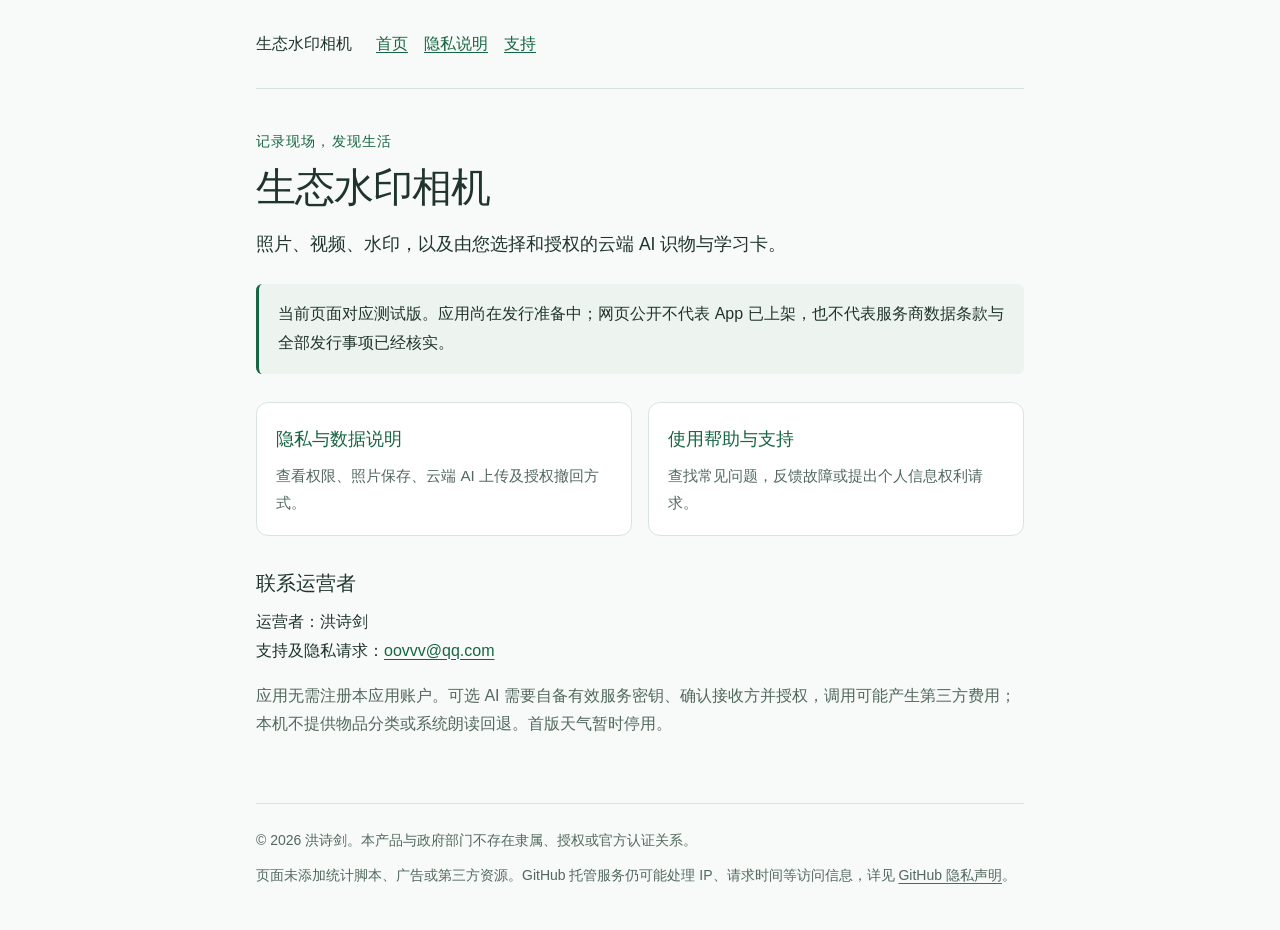
==== index.html @ 94d13870 "Publish public privacy/support pages (test-version notice)" ====
<!doctype html>
<html lang="zh-CN">
<head>
  <meta charset="utf-8">
  <meta name="viewport" content="width=device-width, initial-scale=1">
  <meta name="description" content="生态水印相机的测试版隐私与数据说明、使用帮助和支持联系方式。">
  <meta name="referrer" content="no-referrer">
  <title>生态水印相机 · 隐私与支持</title>
  <link rel="stylesheet" href="site.css">
</head>
<body>
  <a class="skip-link" href="#main">跳到正文</a>
  <header class="site-header">
    <a class="brand" href="index.html">生态水印相机</a>
    <nav aria-label="网站导航">
      <a href="index.html" aria-current="page">首页</a>
      <a href="privacy.html">隐私说明</a>
      <a href="support.html">支持</a>
    </nav>
  </header>
  <main id="main">
    <p class="eyebrow">记录现场，发现生活</p>
    <h1>生态水印相机</h1>
    <p class="lead">照片、视频、水印，以及由您选择和授权的云端 AI 识物与学习卡。</p>
    <div class="notice">
      <p>当前页面对应测试版。应用尚在发行准备中；网页公开不代表 App 已上架，也不代表服务商数据条款与全部发行事项已经核实。</p>
    </div>
    <div class="link-grid">
      <a class="card-link" href="privacy.html">
        <strong>隐私与数据说明</strong>
        <span>查看权限、照片保存、云端 AI 上传及授权撤回方式。</span>
      </a>
      <a class="card-link" href="support.html">
        <strong>使用帮助与支持</strong>
        <span>查找常见问题，反馈故障或提出个人信息权利请求。</span>
      </a>
    </div>
    <h2>联系运营者</h2>
    <p>运营者：洪诗剑<br>支持及隐私请求：<a href="mailto:oovvv@qq.com">oovvv@qq.com</a></p>
    <p class="muted">应用无需注册本应用账户。可选 AI 需要自备有效服务密钥、确认接收方并授权，调用可能产生第三方费用；本机不提供物品分类或系统朗读回退。首版天气暂时停用。</p>
  </main>
  <footer class="site-footer">
    <p>© 2026 洪诗剑。本产品与政府部门不存在隶属、授权或官方认证关系。</p>
    <p>页面未添加统计脚本、广告或第三方资源。GitHub 托管服务仍可能处理 IP、请求时间等访问信息，详见 <a href="https://docs.github.com/en/site-policy/privacy-policies/github-general-privacy-statement">GitHub 隐私声明</a>。</p>
  </footer>
</body>
</html>
---- site.css ----
:root {
  color-scheme: light;
  font-family: -apple-system, BlinkMacSystemFont, "Segoe UI", sans-serif;
  color: #20342d;
  background: #f7faf8;
  font-synthesis: none;
  line-height: 1.8;
  --accent: #176543;
  --muted: #52685e;
  --line: #d8e4dc;
}
* { box-sizing: border-box; }
body { margin: 0; overflow-wrap: anywhere; }
a { color: var(--accent); text-underline-offset: .2em; }
a:hover { text-decoration-thickness: 2px; }
:focus-visible { outline: 3px solid var(--accent); outline-offset: 4px; }
.skip-link { position: absolute; left: 1rem; top: -5rem; padding: .6rem 1rem; background: #fff; z-index: 1; }
.skip-link:focus { top: 1rem; }
.site-header, main, .site-footer { width: min(100% - 2.5rem, 48rem); margin-inline: auto; }
.site-header { padding-block: 1.5rem; display: flex; flex-wrap: wrap; align-items: center; gap: .6rem 1.5rem; border-bottom: 1px solid var(--line); }
.brand { font-weight: 700; text-decoration: none; color: #20342d; }
nav { display: flex; flex-wrap: wrap; gap: .35rem 1rem; }
nav a { display: inline-block; padding-block: .35rem; }
nav a[aria-current="page"] { font-weight: 700; }
main { padding-block: 2.5rem 3rem; }
.eyebrow { margin: 0 0 .4rem; color: var(--accent); font-size: .875rem; letter-spacing: .08em; }
h1 { margin: 0 0 1rem; font-size: clamp(1.8rem, 6vw, 2.5rem); line-height: 1.3; letter-spacing: -.025em; }
h2 { margin: 2rem 0 .6rem; font-size: 1.25rem; line-height: 1.5; }
p { margin: 0 0 1rem; }
.lead { font-size: 1.1rem; }
.muted, .site-footer { color: var(--muted); }
.notice { padding: 1rem 1.2rem; background: #edf4ef; border-left: 3px solid var(--accent); border-radius: .4rem; margin-block: 1.5rem; }
.notice p:last-child { margin-bottom: 0; }
.link-grid { display: grid; grid-template-columns: repeat(2, minmax(0, 1fr)); gap: 1rem; margin-block: 1.75rem; }
.card-link { padding: 1.2rem; border: 1px solid var(--line); border-radius: .75rem; background: #fff; text-decoration: none; display: block; }
.card-link strong { display: block; font-size: 1.15rem; }
.card-link span { display: block; color: var(--muted); margin-top: .4rem; font-size: .95rem; }
.card-link:hover { border-color: var(--accent); }
dl { margin: 0; }
dt { font-weight: 650; margin-top: 1.2rem; }
dd { margin: .25rem 0 1rem; }
ul { padding-left: 1.4rem; }
li { margin-block: .4rem; }
.document-meta { font-size: .95rem; color: var(--muted); margin-bottom: 1.5rem; }
.document-meta p { margin-bottom: .25rem; }
.document-section { scroll-margin-top: 1rem; }
.site-footer { padding-block: 1.5rem 2rem; border-top: 1px solid var(--line); font-size: .875rem; }
.site-footer p { margin-bottom: .6rem; }
.site-footer a { color: inherit; }
@media (max-width: 32rem) {
  .site-header, main, .site-footer { width: calc(100% - 2rem); }
  .site-header { padding-block: 1rem; }
  main { padding-block: 1.75rem 2.25rem; }
  .link-grid { grid-template-columns: 1fr; }
}
@media print {
  body { background: #fff; }
  .site-header, .skip-link { display: none; }
  main { width: 100%; padding: 0; }
  .notice { border: 1px solid #888; background: none; }
  a { color: inherit; }
}
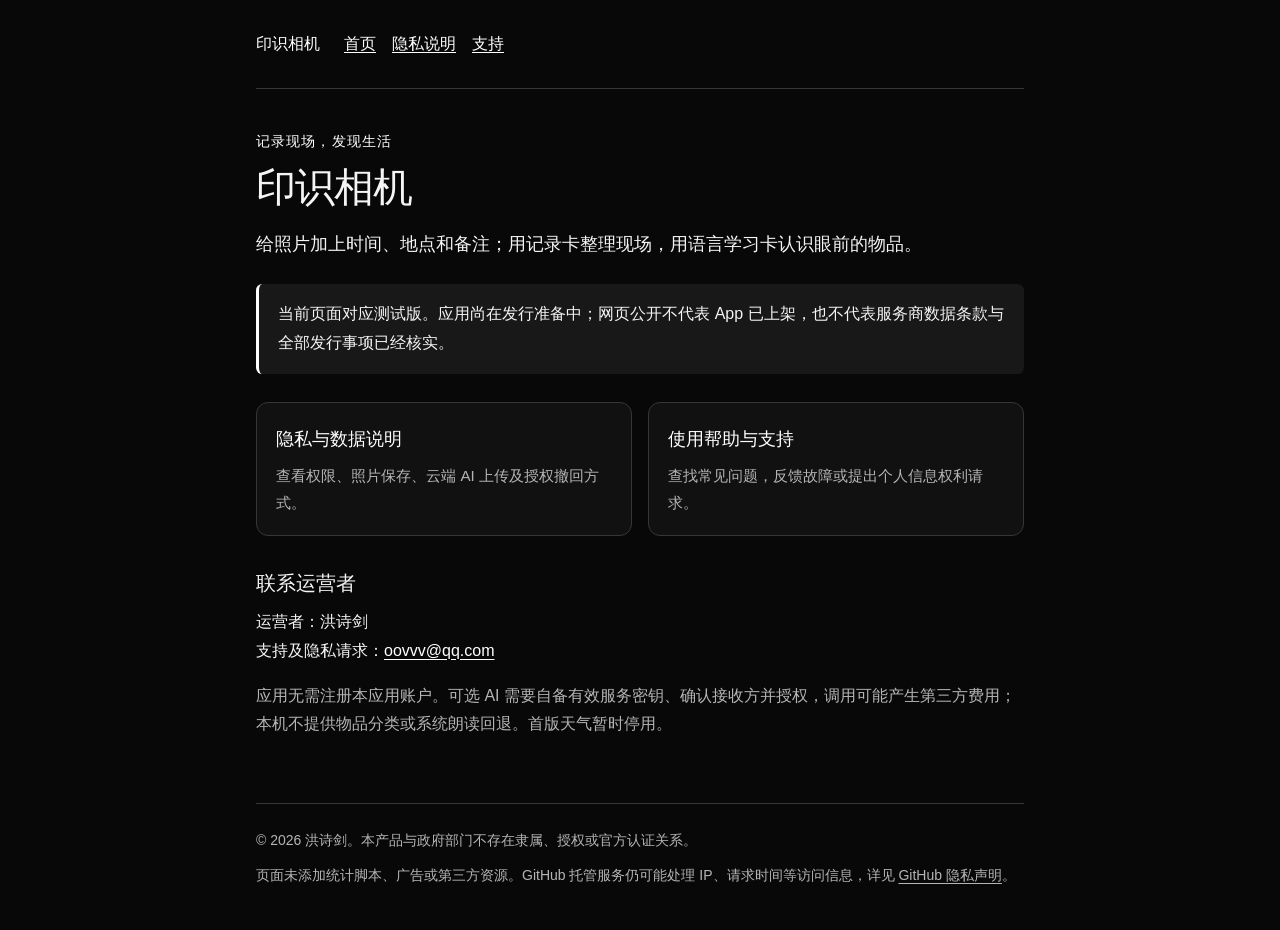
==== commit 3cafcd81: "Publish public privacy/support pages (test-version notice)" ====
--- a/index.html
+++ b/index.html
@@ -3,15 +3,15 @@
 <head>
   <meta charset="utf-8">
   <meta name="viewport" content="width=device-width, initial-scale=1">
-  <meta name="description" content="生态水印相机的测试版隐私与数据说明、使用帮助和支持联系方式。">
+  <meta name="description" content="印识相机的测试版隐私与数据说明、使用帮助和支持联系方式。">
   <meta name="referrer" content="no-referrer">
-  <title>生态水印相机 · 隐私与支持</title>
+  <title>印识相机 · 隐私与支持</title>
   <link rel="stylesheet" href="site.css">
 </head>
 <body>
   <a class="skip-link" href="#main">跳到正文</a>
   <header class="site-header">
-    <a class="brand" href="index.html">生态水印相机</a>
+    <a class="brand" href="index.html">印识相机</a>
     <nav aria-label="网站导航">
       <a href="index.html" aria-current="page">首页</a>
       <a href="privacy.html">隐私说明</a>
@@ -20,8 +20,8 @@
   </header>
   <main id="main">
     <p class="eyebrow">记录现场，发现生活</p>
-    <h1>生态水印相机</h1>
-    <p class="lead">照片、视频、水印，以及由您选择和授权的云端 AI 识物与学习卡。</p>
+    <h1>印识相机</h1>
+    <p class="lead">给照片加上时间、地点和备注；用记录卡整理现场，用语言学习卡认识眼前的物品。</p>
     <div class="notice">
       <p>当前页面对应测试版。应用尚在发行准备中；网页公开不代表 App 已上架，也不代表服务商数据条款与全部发行事项已经核实。</p>
     </div>
--- a/site.css
+++ b/site.css
@@ -1,24 +1,24 @@
 :root {
-  color-scheme: light;
+  color-scheme: dark;
   font-family: -apple-system, BlinkMacSystemFont, "Segoe UI", sans-serif;
-  color: #20342d;
-  background: #f7faf8;
+  color: #f5f5f5;
+  background: #080808;
   font-synthesis: none;
   line-height: 1.8;
-  --accent: #176543;
-  --muted: #52685e;
-  --line: #d8e4dc;
+  --accent: #ffffff;
+  --muted: #b5b5b5;
+  --line: #363636;
 }
 * { box-sizing: border-box; }
 body { margin: 0; overflow-wrap: anywhere; }
 a { color: var(--accent); text-underline-offset: .2em; }
 a:hover { text-decoration-thickness: 2px; }
 :focus-visible { outline: 3px solid var(--accent); outline-offset: 4px; }
-.skip-link { position: absolute; left: 1rem; top: -5rem; padding: .6rem 1rem; background: #fff; z-index: 1; }
+.skip-link { position: absolute; left: 1rem; top: -5rem; padding: .6rem 1rem; background: #181818; z-index: 1; }
 .skip-link:focus { top: 1rem; }
 .site-header, main, .site-footer { width: min(100% - 2.5rem, 48rem); margin-inline: auto; }
 .site-header { padding-block: 1.5rem; display: flex; flex-wrap: wrap; align-items: center; gap: .6rem 1.5rem; border-bottom: 1px solid var(--line); }
-.brand { font-weight: 700; text-decoration: none; color: #20342d; }
+.brand { font-weight: 700; text-decoration: none; color: #ffffff; }
 nav { display: flex; flex-wrap: wrap; gap: .35rem 1rem; }
 nav a { display: inline-block; padding-block: .35rem; }
 nav a[aria-current="page"] { font-weight: 700; }
@@ -29,10 +29,10 @@
 p { margin: 0 0 1rem; }
 .lead { font-size: 1.1rem; }
 .muted, .site-footer { color: var(--muted); }
-.notice { padding: 1rem 1.2rem; background: #edf4ef; border-left: 3px solid var(--accent); border-radius: .4rem; margin-block: 1.5rem; }
+.notice { padding: 1rem 1.2rem; background: #181818; border-left: 3px solid var(--accent); border-radius: .4rem; margin-block: 1.5rem; }
 .notice p:last-child { margin-bottom: 0; }
 .link-grid { display: grid; grid-template-columns: repeat(2, minmax(0, 1fr)); gap: 1rem; margin-block: 1.75rem; }
-.card-link { padding: 1.2rem; border: 1px solid var(--line); border-radius: .75rem; background: #fff; text-decoration: none; display: block; }
+.card-link { padding: 1.2rem; border: 1px solid var(--line); border-radius: .75rem; background: #111111; text-decoration: none; display: block; }
 .card-link strong { display: block; font-size: 1.15rem; }
 .card-link span { display: block; color: var(--muted); margin-top: .4rem; font-size: .95rem; }
 .card-link:hover { border-color: var(--accent); }
@@ -44,6 +44,10 @@
 .document-meta { font-size: .95rem; color: var(--muted); margin-bottom: 1.5rem; }
 .document-meta p { margin-bottom: .25rem; }
 .document-section { scroll-margin-top: 1rem; }
+.provider-reference { padding: 1rem; margin-block: .6rem; border: 1px solid var(--line); border-radius: .5rem; background: #111111; }
+.provider-reference summary { cursor: pointer; font-weight: 650; }
+.provider-reference[open] summary { margin-bottom: .8rem; }
+.provider-reference p:last-child { margin-bottom: 0; }
 .site-footer { padding-block: 1.5rem 2rem; border-top: 1px solid var(--line); font-size: .875rem; }
 .site-footer p { margin-bottom: .6rem; }
 .site-footer a { color: inherit; }
@@ -54,7 +58,9 @@
   .link-grid { grid-template-columns: 1fr; }
 }
 @media print {
-  body { background: #fff; }
+  body { background: #fff; color: #111; }
+  :root { --muted: #444; --accent: #111; --line: #999; }
+  .card-link, .provider-reference { background: #fff; color: #111; }
   .site-header, .skip-link { display: none; }
   main { width: 100%; padding: 0; }
   .notice { border: 1px solid #888; background: none; }
